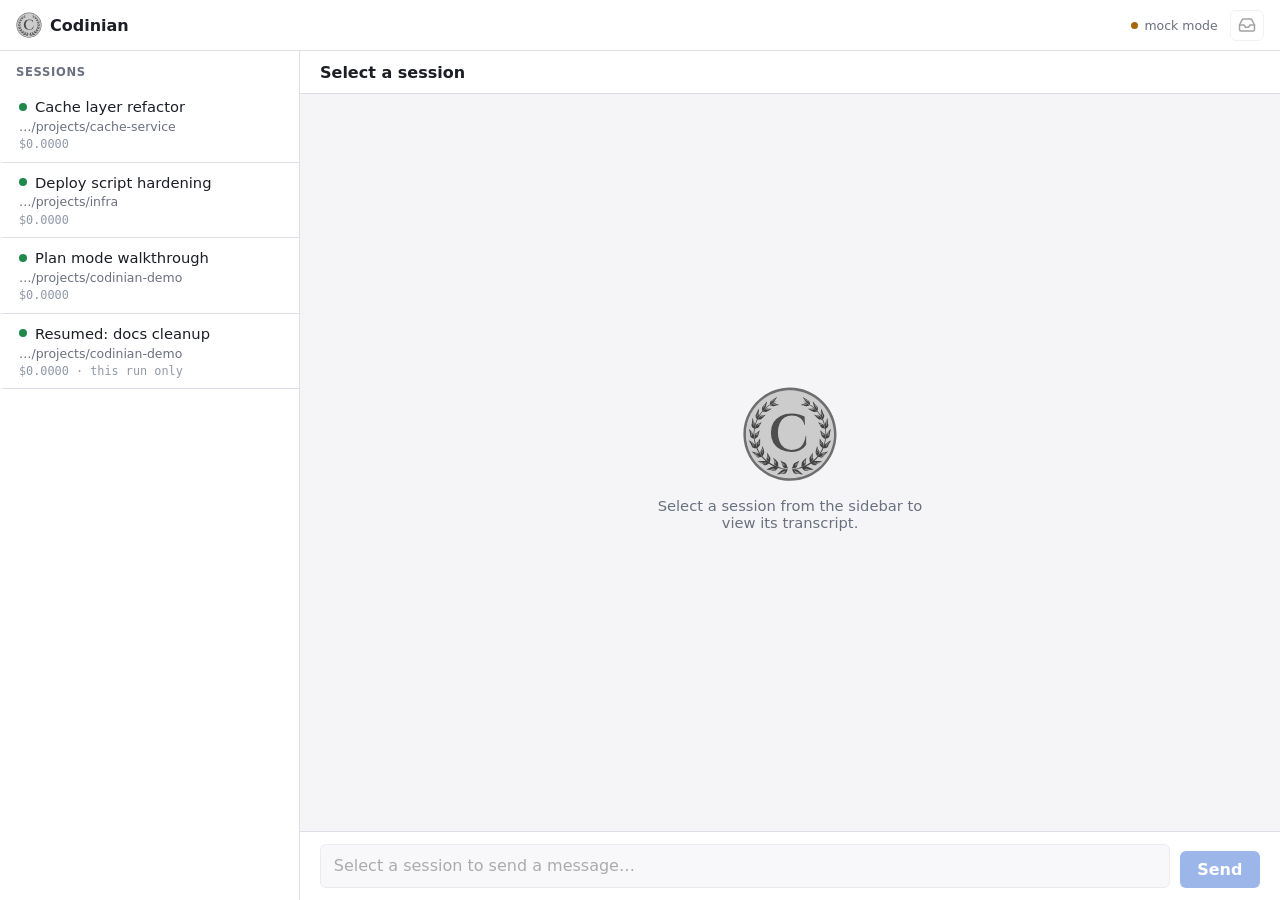
==== remote/static/index.html @ d86a8645 "Codinian 0.1.0 A GTK4/libadwaita desktop app for Linux that runs several Claude Code sessions at onc" ====
<!DOCTYPE html>
<html lang="en">
<head>
<meta charset="UTF-8">
<meta name="viewport" content="width=device-width, initial-scale=1.0">
<title>Codinian</title>
<link rel="icon" href="codinian.svg">
<link rel="stylesheet" href="styles.css">
<script>
  // Stamped before first paint, so the page never flashes the wrong palette.
  // ?theme=dark|light sets data-theme; with no parameter nothing is set and the
  // prefers-color-scheme query decides, which is what "system" means. The
  // desktop passes this on the pane URL; see theme.py (ISSUE-030).
  (function () {
    var t = new URLSearchParams(location.search).get('theme');
    if (t === 'dark' || t === 'light') document.documentElement.dataset.theme = t;
  })();
</script>
</head>
<body>

<div id="app">
  <header id="topbar">
    <button id="sidebar-toggle" type="button" aria-label="Toggle session list" aria-expanded="false">
      <svg width="20" height="20" viewBox="0 0 24 24" fill="none" stroke="currentColor" stroke-width="2" stroke-linecap="round" stroke-linejoin="round"><line x1="3" y1="6" x2="21" y2="6"/><line x1="3" y1="12" x2="21" y2="12"/><line x1="3" y1="18" x2="21" y2="18"/></svg>
    </button>
    <div class="brand">
      <img class="brand-mark" src="codinian.svg" alt="" width="26" height="26">
      <span>Codinian</span>
    </div>
    <div id="conn-status" class="conn-status" role="status">connecting&hellip;</div>
    <button id="inbox-toggle" type="button" class="inbox-toggle" aria-expanded="false" aria-label="Approval inbox, nothing waiting" disabled>
      <svg width="18" height="18" viewBox="0 0 24 24" fill="none" stroke="currentColor" stroke-width="2" stroke-linecap="round" stroke-linejoin="round"><path d="M22 12h-6l-2 3h-4l-2-3H2"/><path d="M5.45 5.11 2 12v6a2 2 0 0 0 2 2h16a2 2 0 0 0 2-2v-6l-3.45-6.89A2 2 0 0 0 16.76 4H7.24a2 2 0 0 0-1.79 1.11z"/></svg>
      <span id="inbox-count" class="inbox-count"></span>
    </button>
  </header>

  <div id="inbox-panel" class="inbox-panel" hidden>
    <div class="inbox-panel-header">
      <span>Approvals waiting</span>
      <button id="inbox-panel-close" type="button" class="inbox-panel-close" aria-label="Close inbox">&times;</button>
    </div>
    <div id="inbox-list" class="inbox-list"></div>
  </div>

  <div id="layout">
    <div id="sidebar-backdrop"></div>
    <aside id="sidebar">
      <div class="sidebar-header">Sessions</div>
      <div id="session-list">
        <div class="empty-note">Loading&hellip;</div>
      </div>
    </aside>

    <main id="main">
      <div id="pane-header">
        <div id="pane-title">Select a session</div>
        <div id="pane-status"></div>
      </div>

      <div id="alerts" class="alerts" role="status" aria-live="polite"></div>

      <div id="transcript">
        <div class="empty-state is-welcome">Select a session from the sidebar to view its transcript.</div>
      </div>

      <button id="approval-jump" class="approval-jump" type="button" hidden>
        Jump to the waiting approval
      </button>

      <button id="agents-running" class="agents-running" type="button" hidden></button>

      <!-- The strip along the bottom: what the session has cost on the left,
           the permission mode on the right. One row, because the numbers never
           filled it and the mode switch has to be somewhere a person can find
           it while the session is running. -->
      <div id="session-footer" class="session-footer" hidden>
        <div id="session-totals" class="session-totals" hidden></div>
        <div id="plan-usage" class="plan-usage" hidden></div>
        <div id="permission-mode-control" class="permission-mode-control" hidden>
          <label for="permission-mode-select">Mode</label>
          <select id="permission-mode-select"></select>
          <span id="permission-mode-error" class="permission-mode-error" hidden></span>
        </div>
      </div>

      <div id="command-palette" class="command-palette" hidden>
        <div class="command-palette-head">
          <span id="command-palette-title">Commands and skills</span>
          <span class="command-palette-hint">type to filter &middot; Esc to close</span>
        </div>
        <div id="command-list" class="command-list"></div>
      </div>

      <form id="composer">
        <!-- A textarea, not an input: a prompt worth writing carefully is
             worth writing in paragraphs. Enter sends, Shift+Enter breaks the
             line, and the box grows with what is in it (see app.js). -->
        <textarea id="composer-input" rows="1" placeholder="Select a session to send a message&hellip;" autocomplete="off" disabled></textarea>
        <button id="composer-stop" class="composer-stop" type="button" hidden>Stop</button>
        <button id="composer-send" type="submit" disabled>Send</button>
      </form>
    </main>
  </div>
</div>

<div id="unauthorized-screen" class="unauthorized-screen" hidden>
  <div class="unauthorized-box">
    <h1>Access token required</h1>
    <p>This link needs a valid access token. The current one is in the desktop app, under the Remote Access button (the toolbar button with a server icon).</p>
  </div>
</div>

<script src="mock.js"></script>
<script src="app.js"></script>
</body>
</html>
---- remote/static/styles.css ----
/* Codinian transcript UI, shared by the WebKitGTK pane and the browser client.

   Theme (ISSUE-030): the light palette is defined on bare :root, so every
   colour has a value before any media query or attribute is consulted. The dark
   palette is then applied twice, and both are needed:

     - under prefers-color-scheme, guarded so an explicit light choice wins;
     - under [data-theme="dark"], which the page sets from the `theme=` URL
       parameter when the user has picked a side rather than following the
       desktop.

   No colour is defined only inside the dark block. Without the guard on the
   media query, choosing light on a dark desktop would leave the page dark. */

*, *::before, *::after { box-sizing: border-box; margin: 0; padding: 0; }

:root {
  /* Tells the engine which way the page is painted, so the controls it draws
     itself -- select menulists, their popups, scrollbars -- match. Without it
     WebKitGTK paints a select with the native light background while honouring
     our colour, which in the dark palette is near-white text on near-white
     (ISSUE-031). */
  color-scheme: light;

  --bg:            #f5f5f7;
  --surface:       #ffffff;
  --surface-2:     #eef0f4;
  --border:        #dcdfe6;
  --text:          #1c1e26;
  --text-muted:    #6b7080;
  --text-faint:    #9298a8;

  --accent:        #3b6fd6;
  --accent-fg:     #ffffff;

  --bubble-assistant: #eef0f4;
  --bubble-user:      #dfeaff;
  --bubble-assistant-fg: #1c1e26;
  --bubble-user-fg:      #123064;

  --green:  #1f8a4c;
  --green-bg: #e4f6ea;
  --amber:  #a6650a;
  --amber-bg: #fdf1dc;
  --red:    #c23b3b;
  --red-bg: #fbe6e6;
  --blue:   #3b6fd6;
  --blue-bg: #e6edfb;
  --grey:   #8a8f9c;
  --grey-bg: #eceef2;

  --code-bg: #f0f1f5;
  --code-fg: #1c1e26;
  --code-border: #dcdfe6;

  --radius: 10px;
  --radius-sm: 6px;
  --font-mono: ui-monospace, SFMono-Regular, "SF Mono", Menlo, Consolas, monospace;
  /* Prose -- assistant messages and thinking -- is set in a serif, the way the
     Claude apps set it. Everything else (labels, tool cards, chrome) stays in
     the UI sans, so the reading matter is the part that looks like reading. */
  --font-serif: Charter, "Bitstream Charter", "Iowan Old Style", "Source Serif 4",
                "Noto Serif", "Liberation Serif", Georgia, serif;
  --focus-ring: #3b6fd6;
  --select-arrow: url("data:image/svg+xml,%3Csvg xmlns='http://www.w3.org/2000/svg' viewBox='0 0 12 12'%3E%3Cpath d='M2 4.5 6 8.5 10 4.5' fill='none' stroke='%236b7080' stroke-width='1.6' stroke-linecap='round' stroke-linejoin='round'/%3E%3C/svg%3E");
}

@media (prefers-color-scheme: dark) {
  :root:not([data-theme="light"]) {
    color-scheme: dark;

    --bg:            #16171d;
    --surface:       #1d1f27;
    --surface-2:     #262933;
    --border:        #343846;
    --text:          #e4e6ee;
    --text-muted:    #9298a8;
    --text-faint:    #6b7080;

    --accent:        #7aa2f7;
    --accent-fg:     #0c1220;

    --bubble-assistant: #262933;
    --bubble-user:      #253a5e;
    --bubble-assistant-fg: #e4e6ee;
    --bubble-user-fg:      #d7e4ff;

    --green:  #7fd99a;
    --green-bg: #16301f;
    --amber:  #f0b85c;
    --amber-bg: #3a2a0e;
    --red:    #f28b8b;
    --red-bg: #3a1c1c;
    --blue:   #7aa2f7;
    --blue-bg: #1c2740;
    --grey:   #9298a8;
    --grey-bg: #262933;

    --code-bg: #12131a;
    --code-fg: #e4e6ee;
    --code-border: #343846;

    --focus-ring: #7aa2f7;
    --select-arrow: url("data:image/svg+xml,%3Csvg xmlns='http://www.w3.org/2000/svg' viewBox='0 0 12 12'%3E%3Cpath d='M2 4.5 6 8.5 10 4.5' fill='none' stroke='%239298a8' stroke-width='1.6' stroke-linecap='round' stroke-linejoin='round'/%3E%3C/svg%3E");
  }
}

/* The same palette, chosen explicitly rather than inherited from the
   desktop. Set by the page from ?theme=dark; see theme.py. */
:root[data-theme="dark"] {
  color-scheme: dark;

  --bg:            #16171d;
  --surface:       #1d1f27;
  --surface-2:     #262933;
  --border:        #343846;
  --text:          #e4e6ee;
  --text-muted:    #9298a8;
  --text-faint:    #6b7080;

  --accent:        #7aa2f7;
  --accent-fg:     #0c1220;

  --bubble-assistant: #262933;
  --bubble-user:      #253a5e;
  --bubble-assistant-fg: #e4e6ee;
  --bubble-user-fg:      #d7e4ff;

  --green:  #7fd99a;
  --green-bg: #16301f;
  --amber:  #f0b85c;
  --amber-bg: #3a2a0e;
  --red:    #f28b8b;
  --red-bg: #3a1c1c;
  --blue:   #7aa2f7;
  --blue-bg: #1c2740;
  --grey:   #9298a8;
  --grey-bg: #262933;

  --code-bg: #12131a;
  --code-fg: #e4e6ee;
  --code-border: #343846;

  --focus-ring: #7aa2f7;
  --select-arrow: url("data:image/svg+xml,%3Csvg xmlns='http://www.w3.org/2000/svg' viewBox='0 0 12 12'%3E%3Cpath d='M2 4.5 6 8.5 10 4.5' fill='none' stroke='%239298a8' stroke-width='1.6' stroke-linecap='round' stroke-linejoin='round'/%3E%3C/svg%3E");
}

html, body { height: 100%; }

body {
  font-family: system-ui, -apple-system, "Segoe UI", sans-serif;
  background: var(--bg);
  color: var(--text);
  overflow-x: hidden;
}

button, input, textarea { font: inherit; color: inherit; }

/* Every <select> on either page (ISSUE-031).

   WebKitGTK paints a select as a native menulist and ignores the background we
   give it, while still honouring the colour. On the dark palette that is
   near-white text on the native light widget, which is unreadable until the
   dropdown is opened. `color-scheme` above does not change it, so take the
   painting over entirely. That also removes the native arrow, hence
   --select-arrow, which is a palette entry because a data: URI cannot refer to
   currentColor.

   Rules that style a specific select must use `background-color`, not the
   `background` shorthand, or they reset the arrow to none. */
select {
  appearance: none;
  -webkit-appearance: none;
  background-color: var(--surface-2);
  background-image: var(--select-arrow);
  background-repeat: no-repeat;
  background-position: right .5rem center;
  background-size: .7rem;
  border: 1px solid var(--border);
  border-radius: var(--radius-sm);
  color: var(--text);
  padding: .3rem 1.7rem .3rem .5rem;
}
/* The popup list is still drawn by the engine; say what it should look like
   rather than inheriting the page's colour onto a native background. */
select option {
  background-color: var(--surface);
  color: var(--text);
}
button { cursor: pointer; }
:focus-visible { outline: 2px solid var(--focus-ring); outline-offset: 1px; }

#app {
  height: 100dvh;
  display: flex;
  flex-direction: column;
  min-width: 0;
}
#app[hidden] { display: none; }

/* ---------- unauthorized screen ---------- */

.unauthorized-screen {
  position: fixed;
  inset: 0;
  z-index: 50;
  display: flex;
  align-items: center;
  justify-content: center;
  background: var(--bg);
  padding: 2rem;
}
.unauthorized-screen[hidden] { display: none; }

.unauthorized-box {
  max-width: 420px;
  text-align: center;
  background: var(--surface);
  border: 1px solid var(--border);
  border-radius: var(--radius);
  padding: 1.75rem 1.5rem;
}
.unauthorized-box h1 {
  font-size: 1.05rem;
  font-weight: 600;
  margin-bottom: .6rem;
}
.unauthorized-box p {
  font-size: .88rem;
  color: var(--text-muted);
  line-height: 1.5;
}

/* ---------- topbar ---------- */

#topbar {
  flex-shrink: 0;
  background: var(--surface);
  border-bottom: 1px solid var(--border);
  padding: .6rem 1rem;
  display: flex;
  align-items: center;
  gap: .75rem;
}
.brand { display: flex; align-items: center; gap: .5rem; font-weight: 600; }
/* The app's mark (ISSUE-021). Larger than the line icon it replaced: this is a
   drawing of a wreath, and below about 24px the leaves collapse into a blur. */
.brand-mark { width: 26px; height: 26px; display: block; flex: none; }
#sidebar-toggle {
  display: none;
  background: none;
  border: 1px solid var(--border);
  border-radius: var(--radius-sm);
  color: var(--text);
  padding: .35rem;
  align-items: center;
  justify-content: center;
}
.conn-status {
  margin-left: auto;
  font-size: .78rem;
  color: var(--text-muted);
  display: flex;
  align-items: center;
  gap: .4rem;
}
.conn-status::before {
  content: "";
  width: 7px;
  height: 7px;
  border-radius: 50%;
  background: var(--grey);
}
.conn-status.is-open::before { background: var(--green); }
.conn-status.is-error::before { background: var(--red); }
.conn-status.is-mock::before { background: var(--amber); }

/* ---------- approval inbox (ISSUE-010) ---------- */

.inbox-toggle {
  position: relative;
  display: inline-flex;
  align-items: center;
  justify-content: center;
  background: none;
  border: 1px solid var(--border);
  border-radius: var(--radius-sm);
  color: var(--text);
  padding: .35rem .45rem;
}
.inbox-toggle:disabled { opacity: .4; cursor: default; }
.inbox-toggle.has-items { border-color: var(--amber); color: var(--amber); }
.inbox-count {
  position: absolute;
  top: -.4rem;
  right: -.4rem;
  min-width: 1.1rem;
  height: 1.1rem;
  padding: 0 .25rem;
  border-radius: 999px;
  background: var(--amber);
  color: #1c1e26;
  font-size: .68rem;
  font-weight: 700;
  line-height: 1.1rem;
  text-align: center;
}
.inbox-count:empty { display: none; }

.inbox-panel {
  position: fixed;
  top: 3.1rem;
  right: 1rem;
  z-index: 30;
  width: min(26rem, calc(100vw - 2rem));
  max-height: min(28rem, calc(100vh - 5rem));
  display: flex;
  flex-direction: column;
  background: var(--surface);
  border: 1px solid var(--border);
  border-radius: var(--radius);
  box-shadow: 0 8px 24px rgba(0, 0, 0, .2);
  overflow: hidden;
}
.inbox-panel[hidden] { display: none; }
.inbox-panel-header {
  flex-shrink: 0;
  display: flex;
  align-items: center;
  justify-content: space-between;
  padding: .6rem .8rem;
  border-bottom: 1px solid var(--border);
  font-weight: 600;
  font-size: .86rem;
}
.inbox-panel-close {
  background: none;
  border: none;
  color: var(--text-muted);
  font-size: 1.1rem;
  line-height: 1;
  padding: .15rem .4rem;
}
.inbox-panel-close:hover { color: var(--text); }

.inbox-list {
  overflow-y: auto;
  min-height: 0;
  padding: .5rem;
  display: flex;
  flex-direction: column;
  gap: .5rem;
}

.inbox-row {
  border: 1px solid var(--amber);
  background: var(--amber-bg);
  border-radius: var(--radius-sm);
  padding: .55rem .65rem;
}
.inbox-row-head {
  display: flex;
  align-items: baseline;
  gap: .5rem;
  flex-wrap: wrap;
  margin-bottom: .4rem;
}
.inbox-row-session {
  background: none;
  border: none;
  padding: 0;
  font-weight: 600;
  font-size: .84rem;
  color: var(--amber);
  text-decoration: underline;
  text-underline-offset: 2px;
}
.inbox-row-tool {
  font-family: var(--font-mono);
  font-size: .78rem;
  color: var(--text-muted);
}
.inbox-row-body { margin-bottom: .5rem; }
.inbox-row-body .code-block { background: var(--surface); max-height: 12rem; }
.inbox-row .approval-actions { margin-top: 0; }

/* ---------- layout ---------- */

#layout {
  flex: 1;
  min-height: 0;
  display: flex;
  overflow: hidden;
}

#sidebar-backdrop { display: none; }

#sidebar {
  width: 300px;
  flex-shrink: 0;
  background: var(--surface);
  border-right: 1px solid var(--border);
  overflow-y: auto;
  min-height: 0;
}
.sidebar-header {
  padding: .85rem 1rem .5rem;
  font-size: .72rem;
  text-transform: uppercase;
  letter-spacing: .06em;
  color: var(--text-muted);
  font-weight: 600;
}
.empty-note { padding: 1.25rem 1rem; color: var(--text-muted); font-size: .88rem; }

.session-row {
  padding: .65rem 1rem;
  cursor: pointer;
  border-left: 3px solid transparent;
  border-bottom: 1px solid var(--border);
}
.session-row:hover { background: var(--surface-2); }
.session-row.active { background: var(--surface-2); border-left-color: var(--accent); }
.session-row-top { display: flex; align-items: center; gap: .5rem; min-width: 0; }
.session-name {
  font-weight: 500;
  font-size: .92rem;
  overflow: hidden;
  text-overflow: ellipsis;
  white-space: nowrap;
  min-width: 0;
}
/* Kept out of the way until the row is under the pointer or the keyboard is
   on it: the sidebar is a list to read, and a pencil on every line reads as an
   editor. It still holds its space, so the name does not shift when it
   appears. */
.session-rename {
  margin-left: auto;
  flex-shrink: 0;
  background: none;
  border: none;
  color: var(--text-muted);
  font-size: .85rem;
  line-height: 1;
  padding: .15rem .25rem;
  border-radius: var(--radius-sm);
  opacity: 0;
}
.session-row:hover .session-rename,
.session-rename:focus-visible { opacity: 1; }
.session-rename:hover { color: var(--text); background: var(--surface); }
/* There is no hover on a phone, and a control that only appears on hover is a
   control a phone does not have. Shown, but quietly. */
@media (hover: none) {
  .session-rename { opacity: .65; }
}
/* Same treatment as rename: present but quiet, and only while the row is
   under the pointer. The times sign is a shade larger than the pencil so the
   two read as different actions rather than one pair. */
.session-close {
  flex-shrink: 0;
  background: none;
  border: none;
  color: var(--text-muted);
  font-size: 1.05rem;
  line-height: 1;
  padding: .05rem .3rem;
  border-radius: var(--radius-sm);
  opacity: 0;
}
.session-row:hover .session-close,
.session-close:focus-visible { opacity: 1; }
.session-close:hover { color: var(--red); background: var(--red-bg); }
@media (hover: none) {
  .session-close { opacity: .65; }
}

/* The question asked in the row itself, once the close button is pressed on a
   session that is still connected. Boxed and set off by the red rule so it
   does not read as more of the session's own detail. */
.session-close-confirm {
  margin-top: .45rem;
  padding: .45rem .55rem;
  border-left: 2px solid var(--red);
  background: var(--surface);
  border-radius: var(--radius-sm);
  cursor: default;
}
.session-close-warning {
  font-size: .76rem;
  line-height: 1.35;
  color: var(--text);
}
.session-close-actions {
  display: flex;
  gap: .4rem;
  margin-top: .4rem;
}
.btn-close-confirm, .btn-close-cancel {
  font-size: .74rem;
  font-weight: 600;
  padding: .25rem .55rem;
  border-radius: var(--radius-sm);
  border: 1px solid var(--border);
  background: var(--surface-2);
  color: var(--text);
}
.btn-close-confirm {
  border-color: var(--red);
  background: var(--red-bg);
  color: var(--red);
}
.session-rename-input {
  flex: 1;
  min-width: 0;
  font: inherit;
  font-size: .92rem;
  background: var(--bg);
  border: 1px solid var(--accent);
  border-radius: var(--radius-sm);
  color: var(--text);
  padding: .1rem .35rem;
}
.session-where {
  font-size: .78rem;
  color: var(--text-muted);
  margin-top: .2rem;
  overflow: hidden;
  text-overflow: ellipsis;
  white-space: nowrap;
}
.session-totals-compact {
  font-size: .74rem;
  color: var(--text-faint);
  margin-top: .2rem;
  font-family: var(--font-mono);
}

.dot { width: 8px; height: 8px; border-radius: 50%; flex-shrink: 0; }
.dot-initializing      { background: var(--grey); }
.dot-working           { background: var(--green); animation: pulse 1.6s ease-in-out infinite; }
.dot-awaiting_approval { background: var(--amber); animation: pulse 1.2s ease-in-out infinite; }
.dot-awaiting_input    { background: var(--blue); }
.dot-done              { background: var(--grey); }
.dot-error             { background: var(--red); }

@keyframes pulse {
  0%, 100% { opacity: 1; }
  50%      { opacity: .35; }
}

/* ---------- main pane ---------- */

#main {
  flex: 1;
  min-width: 0;
  min-height: 0;
  display: flex;
  flex-direction: column;
}

#pane-header {
  flex-shrink: 0;
  padding: .7rem 1.25rem;
  border-bottom: 1px solid var(--border);
  background: var(--surface);
  display: flex;
  align-items: baseline;
  gap: .75rem;
  flex-wrap: wrap;
}
#pane-title { font-weight: 600; font-size: 1rem; }
#pane-status { font-size: .8rem; color: var(--text-muted); display: flex; align-items: center; gap: .4rem; }

/* ---------- permission mode control (ISSUE-012) ---------- */

.permission-mode-control {
  margin-left: auto;
  flex-shrink: 0;
  display: flex;
  align-items: center;
  gap: .4rem;
  font-size: .8rem;
  color: var(--text-muted);
}
.permission-mode-control[hidden] { display: none; }
.permission-mode-control label { font-size: .78rem; }
#permission-mode-select {
  font-size: .82rem;
}
.permission-mode-error {
  color: var(--red);
  font-size: .76rem;
}
.permission-mode-error[hidden] { display: none; }

/* ---------- session cost / token totals footer (ISSUE-011) ---------- */

/* Cost on the left, permission mode on the right, one border for both. */
.session-footer {
  flex-shrink: 0;
  display: flex;
  align-items: center;
  gap: 1.5rem;
  padding: .5rem 1.25rem;
  border-top: 1px solid var(--border);
  background: var(--surface);
}
.session-footer[hidden] { display: none; }
.session-totals { min-width: 0; }
.session-totals[hidden] { display: none; }

/* Plan limits, beside the token counts. Percentages when the user has run
   /usage, and the window in force from the CLI's own push event otherwise. */
.plan-usage { min-width: 0; }
.plan-usage[hidden] { display: none; }
.plan-usage-row { display: flex; flex-wrap: wrap; gap: 1.1rem; }
.plan-window { display: flex; flex-direction: column; gap: .1rem; }
.plan-window-label {
  font-size: .66rem;
  text-transform: uppercase;
  letter-spacing: .05em;
  color: var(--text-faint);
}
.plan-window-value { font-family: var(--font-mono); font-size: .82rem; }
/* When the reading was taken. Quieter than the numbers -- it qualifies them
   rather than competing with them -- but on the row, not in a tooltip, because
   a stale figure that looks current is the thing worth avoiding. */
.plan-window.is-age { border-left: 1px solid var(--border); padding-left: 1.1rem; }
.plan-window-age { font-size: .78rem; color: var(--text-muted); }
.plan-window-reset { font-size: .7rem; color: var(--text-faint); }
/* A warning or a rejection is the thing to act on, so it stops looking like
   one more statistic. */
.plan-usage.is-warning .plan-window.is-limit .plan-window-value { color: var(--amber); font-weight: 600; }
/* A closed window is not a warning about the future; it is the current state,
   and nothing runs until it resets. */
.plan-usage.is-rejected .plan-window.is-limit .plan-window-value { color: var(--red); font-weight: 600; }
.plan-usage.is-rejected .plan-window.is-limit .plan-window-label { color: var(--red); }
.session-totals-row {
  display: flex;
  flex-wrap: wrap;
  gap: 1.1rem;
}
.total-stat { display: flex; flex-direction: column; gap: .1rem; }
.total-stat-label {
  font-size: .66rem;
  text-transform: uppercase;
  letter-spacing: .05em;
  color: var(--text-faint);
}
.total-stat-value {
  font-size: .84rem;
  font-family: var(--font-mono);
  color: var(--text);
}
/* The resumed-totals caveat, now a column in the row rather than a sentence
   under it. Amber because it qualifies every other number beside it. */
.total-stat.is-caveat .total-stat-value { color: var(--amber); }

#transcript {
  flex: 1;
  min-height: 0;
  overflow-y: auto;
  overflow-x: hidden;
  padding: 1rem 1.25rem 1.5rem;
  display: flex;
  flex-direction: column;
  gap: .7rem;
  position: relative;
}

/* Entries keep their height instead of being squeezed to fit (ISSUE-025).
   As a flex column, #transcript hands every child the default flex-shrink: 1,
   and a child that sets `overflow: hidden` -- the tool card, the approval
   card, the thinking block -- loses the automatic minimum size that would
   otherwise stop it shrinking past its content. So the transcript crushed its
   own entries rather than scrolling: measured on the real page, a 150px tool
   card rendered at 2px, and no scrollbar appeared until everything shrinkable
   had already collapsed to a hairline, approval buttons included. */
#transcript > * { flex-shrink: 0; }

.empty-state {
  margin: auto;
  color: var(--text-muted);
  font-size: .92rem;
  text-align: center;
  max-width: 32ch;
}

/* The greeting an empty pane opens on, matching the desktop's welcome screen
   (ISSUE-021). Only this variant carries the mark; the plain .empty-state is
   also what Loading and read failures use. */
.empty-state.is-welcome::before {
  content: "";
  display: block;
  width: 96px;
  height: 96px;
  margin: 0 auto .9rem;
  background: url("codinian.svg") center / contain no-repeat;
}

/* ---------- bubbles ---------- */

.bubble-group { display: flex; flex-direction: column; gap: .3rem; max-width: 78%; min-width: 0; }
/* The group's width is the ceiling for what it holds. Without this, a block
   inside it is free to size to its own min-content and ignore the group:
   measured at a 390px viewport, one 150-character token in a closing summary
   rendered the bubble 606px wide, and #transcript clips instead of scrolling,
   so the right-hand half of every line was unreachable on a phone. */
.bubble-group > * { max-width: 100%; }
.bubble-group.role-user { align-self: flex-end; align-items: flex-end; }
.bubble-group.role-assistant { align-self: flex-start; align-items: flex-start; }

.bubble-role-label {
  font-size: .68rem;
  text-transform: uppercase;
  letter-spacing: .05em;
  color: var(--text-faint);
  padding: 0 .2rem;
}

.text-block {
  border-radius: var(--radius);
  padding: .55rem .8rem;
  line-height: 1.5;
  white-space: pre-wrap;
  /* `anywhere` rather than `word-break: break-word`: both wrap a long path or
     URL onto the next line, but only `anywhere` is counted when the engine
     measures min-content, and min-content is what the bubble sizes itself to
     when the pane is narrower than the longest token in the message. */
  overflow-wrap: anywhere;
  font-size: .92rem;
}
.role-assistant .text-block { background: var(--bubble-assistant); color: var(--bubble-assistant-fg); }
.role-user .text-block { background: var(--bubble-user); color: var(--bubble-user-fg); }

/* A rendered message: the markdown body brings its own paragraph and list
   spacing, so the bubble stops preserving whitespace and hands over. The
   measure is capped because the pane is not: maximised on a wide screen the
   bubble was running past 200 characters a line, which is where prose stops
   being readable however well it is set. */
.text-block.is-prose {
  white-space: normal;
  padding: .7rem .95rem;
  /* min(), not a bare 72ch: on a phone 72ch is wider than the screen, and this
     selector outranks the `.bubble-group > *` clamp above, so a bare value
     would win and put the measure back outside the viewport. */
  max-width: min(72ch, 100%);
}

/* Thinking reads as reasoning, not as a footnote: a rule down the left rather
   than a dashed box, and the same serif as a message a shade lighter. It is
   collapsed by default (see the `thinking` case in app.js) and the summary
   line is how you open it. */
.thinking-block {
  border-left: 2px solid var(--border);
  background: transparent;
  color: var(--text-muted);
  width: 100%;
  margin: .15rem 0;
}
.thinking-summary {
  display: flex;
  align-items: center;
  gap: .4rem;
  padding: .15rem .7rem .15rem .8rem;
  cursor: pointer;
  user-select: none;
  list-style: none;
  font-size: .68rem;
  text-transform: uppercase;
  letter-spacing: .06em;
  color: var(--text-faint);
}
.thinking-summary:hover { color: var(--text-muted); }
.thinking-summary::-webkit-details-marker { display: none; }
.thinking-summary::before {
  content: "\25B8";
  display: inline-block;
  transition: transform .12s ease;
  font-size: .7rem;
}
.thinking-block[open] .thinking-summary::before { transform: rotate(90deg); }
.thinking-body {
  padding: .1rem .8rem .5rem;
  word-break: break-word;
  max-width: 74ch;
}

/* ---------- injected context (ISSUE-026) ----------
   Skill bodies and hook output arrive as user turns and used to render as a
   full bubble, which put a 5,000-character skill document in the middle of the
   conversation. Folded, and labelled with its first line. */

.context-block {
  align-self: stretch;
  width: 100%;
  border: 1px dashed var(--border);
  border-radius: var(--radius);
  background: var(--surface);
  font-size: .82rem;
  overflow: hidden;
}
.context-summary {
  display: flex;
  align-items: baseline;
  gap: .5rem;
  padding: .4rem .7rem;
  cursor: pointer;
  user-select: none;
  list-style: none;
  min-width: 0;
}
.context-summary::-webkit-details-marker { display: none; }
.context-summary::before {
  content: "\25B8";
  font-size: .75rem;
  color: var(--text-faint);
  transition: transform .12s ease;
  flex-shrink: 0;
}
.context-block[open] .context-summary::before { transform: rotate(90deg); }
.context-label {
  font-size: .68rem;
  text-transform: uppercase;
  letter-spacing: .05em;
  color: var(--text-faint);
  flex-shrink: 0;
}
.context-hint {
  min-width: 0;
  color: var(--text-muted);
  white-space: nowrap;
  overflow: hidden;
  text-overflow: ellipsis;
}
.context-body {
  padding: 0 .8rem .7rem;
  white-space: pre-wrap;
  word-break: break-word;
  color: var(--text-muted);
  font-size: .8rem;
  line-height: 1.5;
  max-height: 24rem;
  overflow-y: auto;
}

/* ---------- tool card ---------- */

.tool-card {
  width: 100%;
  border: 1px solid var(--border);
  border-radius: var(--radius);
  background: var(--surface);
  overflow: hidden;
  align-self: stretch;
}
.tool-card.is-error { border-color: var(--red); }
/* Bash and BashOutput render as a `details`: the head is the summary, so a
   closed card is one line. The caret sits where the tool name starts. */
.tool-card.is-folding > .tool-card-head { cursor: pointer; list-style: none; }
.tool-card.is-folding > .tool-card-head::-webkit-details-marker { display: none; }
.tool-card.is-folding > .tool-card-head::before {
  content: "\25B8";
  display: inline-block;
  flex-shrink: 0;
  font-size: .7rem;
  color: var(--text-faint);
  transition: transform .12s ease;
}
.tool-card.is-folding[open] > .tool-card-head::before { transform: rotate(90deg); }
.tool-card.is-folding:not([open]) > .tool-card-head { background: none; }
.tool-card.is-folding:not([open]):hover > .tool-card-head { background: var(--surface-2); }
.tool-card-head {
  display: flex;
  align-items: center;
  gap: .5rem;
  padding: .5rem .8rem;
  background: var(--surface-2);
  font-size: .84rem;
}
.tool-card-name { font-weight: 600; font-family: var(--font-mono); flex-shrink: 0; }
/* What the call is doing, next to the tool's name (ISSUE-026). One line: the
   full text is in the card body, and a wrapping heading would push the state
   badge around as output arrives. */
.tool-card-summary {
  flex: 1;
  min-width: 0;
  font-family: var(--font-mono);
  font-size: .8rem;
  color: var(--text-muted);
  white-space: nowrap;
  overflow: hidden;
  text-overflow: ellipsis;
}
.tool-card-state {
  margin-left: auto;
  flex-shrink: 0;
  font-size: .72rem;
  padding: .1rem .5rem;
  border-radius: 999px;
  background: var(--grey-bg);
  color: var(--grey);
}
.tool-card-state.state-ok { background: var(--green-bg); color: var(--green); }
.tool-card-state.state-error { background: var(--red-bg); color: var(--red); }
.tool-card-state.state-pending { background: var(--amber-bg); color: var(--amber); }

.tool-card-section { padding: .6rem .8rem; border-top: 1px solid var(--border); }
/* First line of a folded result, so the toggle is a decision rather than a
   guess about what is behind it. */
.tool-result-preview {
  font-family: var(--font-mono);
  font-size: .78rem;
  color: var(--text-muted);
  white-space: nowrap;
  overflow: hidden;
  text-overflow: ellipsis;
  margin-bottom: .4rem;
}
.tool-card-section-label {
  font-size: .68rem;
  text-transform: uppercase;
  letter-spacing: .05em;
  color: var(--text-faint);
  margin-bottom: .35rem;
}
.code-block {
  background: var(--code-bg);
  color: var(--code-fg);
  border: 1px solid var(--code-border);
  border-radius: var(--radius-sm);
  padding: .55rem .7rem;
  font-family: var(--font-mono);
  font-size: .8rem;
  line-height: 1.45;
  overflow-x: auto;
  white-space: pre;
  max-width: 100%;
}

/* A picture a tool returned. Capped so one screenshot does not fill the pane;
   the class the click toggles takes the cap off. */
.tool-result-image {
  display: block;
  max-width: 100%;
  max-height: 22rem;
  width: auto;
  border: 1px solid var(--border);
  border-radius: var(--radius-sm);
  background: var(--code-bg);
  margin-bottom: .4rem;
  cursor: zoom-in;
}
.tool-result-image.is-full { max-height: none; cursor: zoom-out; }

.tool-result-toggle {
  background: none;
  border: 1px solid var(--border);
  border-radius: var(--radius-sm);
  color: var(--text-muted);
  font-size: .78rem;
  padding: .25rem .6rem;
  margin-bottom: .4rem;
}
.tool-result-toggle:hover { background: var(--surface-2); }

/* ---------- plan (ExitPlanMode) ---------- */

.md-body { font-size: .88rem; line-height: 1.55; overflow-wrap: anywhere; }
.md-body > * + * { margin-top: .6rem; }
/* A message and a thinking block are prose; a plan is a document inside a tool
   card and keeps the card's sans. */
.md-body.is-message {
  font-family: var(--font-serif);
  font-size: 1rem;
  line-height: 1.62;
}
.md-body.is-thinking {
  font-family: var(--font-serif);
  font-size: .95rem;
  line-height: 1.6;
}
.md-body.is-message > * + *, .md-body.is-thinking > * + * { margin-top: .7rem; }
.md-link { color: var(--accent); text-decoration: underline; }
.md-heading { font-weight: 600; line-height: 1.3; }
.md-heading:is(h1, h2) { font-size: 1.05rem; }
.md-heading:is(h3, h4) { font-size: .98rem; }
.md-heading:is(h5, h6) { font-size: .9rem; color: var(--text-muted); }
.md-paragraph { white-space: pre-wrap; }
.md-list { padding-left: 1.4rem; display: flex; flex-direction: column; gap: .25rem; }
.md-inline-code {
  font-family: var(--font-mono);
  font-size: .85em;
  background: var(--code-bg);
  border: 1px solid var(--code-border);
  border-radius: 4px;
  padding: .05rem .3rem;
}
.md-code-block { margin: 0; }
.approval-card .md-inline-code { background: var(--surface); }

/* ---------- diff (Edit / MultiEdit / Write) ---------- */

.diff-file-heading {
  font-family: var(--font-mono);
  font-size: .82rem;
  font-weight: 600;
  margin-bottom: .4rem;
  word-break: break-all;
}
.diff-hunk + .diff-hunk { margin-top: .7rem; }
.diff-hunk-label { font-size: .72rem; color: var(--text-muted); margin-bottom: .25rem; }
.diff-lines {
  border: 1px solid var(--code-border);
  border-radius: var(--radius-sm);
  overflow-x: auto;
  max-width: 100%;
  font-family: var(--font-mono);
  font-size: .8rem;
  line-height: 1.5;
}
.diff-line { white-space: pre; padding-right: .6rem; }
.diff-line::before {
  content: attr(data-marker) " ";
  display: inline-block;
  width: 1.3rem;
  text-align: center;
  user-select: none;
  opacity: .7;
}
.diff-line-context { background: var(--code-bg); color: var(--code-fg); }
.diff-line-add { background: var(--green-bg); color: var(--green); }
.diff-line-remove { background: var(--red-bg); color: var(--red); }
.approval-card .diff-lines { background: var(--surface); }
.approval-card .diff-line-context { background: var(--surface); }
.diff-note { font-size: .78rem; color: var(--text-muted); margin-top: .4rem; }

.write-label {
  font-size: .72rem;
  text-transform: uppercase;
  letter-spacing: .05em;
  color: var(--text-faint);
  margin-bottom: .3rem;
}

/* ---------- subagent transcript (ISSUE-017) ----------
   A subagent's work, nested inside the Agent card that spawned it. Collapsed
   by default: a subagent routinely out-produces the parent it runs under, so
   expanding every one would bury the conversation it belongs to. */

.tool-card.is-agent { border-color: var(--blue); }

.subagent {
  border-top: 1px solid var(--border);
  background: var(--bg);
}
.subagent-toggle {
  display: flex;
  align-items: baseline;
  gap: .5rem;
  width: 100%;
  background: none;
  border: none;
  color: var(--text-muted);
  padding: .45rem .8rem;
  font-size: .8rem;
  text-align: left;
}
.subagent-toggle::before {
  content: "\25B8";
  font-size: .75rem;
  color: var(--text-faint);
  transition: transform .12s ease;
}
.subagent-toggle[aria-expanded="true"]::before { transform: rotate(90deg); }
.subagent-toggle:hover { color: var(--text); }
.subagent-label {
  font-size: .68rem;
  text-transform: uppercase;
  letter-spacing: .05em;
  color: var(--blue);
  font-weight: 600;
}
.subagent-count { color: var(--text-faint); }

.subagent-body {
  display: flex;
  flex-direction: column;
  gap: .5rem;
  padding: .2rem .8rem .8rem;
  /* Same flex-shrink guard the transcript needs, and for the same reason: a
     child that hides its overflow would otherwise be squeezed to a hairline
     rather than making this column taller (ISSUE-025). */
  max-height: 32rem;
  overflow-y: auto;
}
.subagent-body > * { flex-shrink: 0; }
.subagent-body[hidden] { display: none; }
.subagent-load {
  align-self: flex-start;
  background: var(--surface);
  border: 1px solid var(--border);
  border-radius: var(--radius-sm);
  color: var(--text);
  padding: .3rem .7rem;
  font-size: .8rem;
}
.subagent-load:hover { border-color: var(--blue); color: var(--blue); }
.subagent-load:disabled { opacity: .6; cursor: default; }
.subagent-note { font-size: .8rem; color: var(--text-muted); padding: .2rem 0; }
/* One level of nesting is the limit the SDK allows, so a subagent's own cards
   never nest further; keep them visually subordinate all the same. */
.subagent-body .tool-card { background: var(--surface-2); }
.subagent-body .bubble-group { max-width: 100%; }

/* ---------- approval card ---------- */

.approval-card {
  width: 100%;
  border: 1px solid var(--amber);
  border-radius: var(--radius);
  background: var(--amber-bg);
  overflow: hidden;
  align-self: stretch;
}
.approval-card-head {
  padding: .6rem .8rem .3rem;
  font-weight: 600;
  font-size: .88rem;
  color: var(--amber);
  display: flex;
  align-items: center;
  gap: .5rem;
}
.approval-card-body { padding: 0 .8rem .8rem; }
.approval-card-desc { font-size: .85rem; margin-bottom: .5rem; }
.approval-card .code-block { background: var(--surface); }
.approval-actions { display: flex; flex-wrap: wrap; gap: .5rem; margin-top: .6rem; }
.approval-actions button {
  border: 1px solid var(--border);
  border-radius: var(--radius-sm);
  padding: .4rem .9rem;
  font-size: .84rem;
  font-weight: 600;
  background: var(--surface);
  color: var(--text);
}
.btn-approve { background: var(--green) !important; color: #ffffff !important; border-color: transparent !important; }
.btn-deny { background: var(--red) !important; color: #ffffff !important; border-color: transparent !important; }
.btn-edit { background: var(--surface); }
.approval-actions button:hover { filter: brightness(1.05); }
.approval-actions button:disabled { opacity: .5; cursor: default; }

.approval-reason {
  margin-top: .5rem;
  width: 100%;
  background: var(--surface);
  border: 1px solid var(--border);
  border-radius: var(--radius-sm);
  padding: .4rem .6rem;
  font-size: .82rem;
}

.approval-edit-box { margin-top: .6rem; }
.approval-edit-box textarea {
  width: 100%;
  min-height: 7rem;
  background: var(--code-bg);
  color: var(--code-fg);
  border: 1px solid var(--code-border);
  border-radius: var(--radius-sm);
  padding: .5rem .6rem;
  font-family: var(--font-mono);
  font-size: .8rem;
  resize: vertical;
}
.approval-edit-error { color: var(--red); font-size: .78rem; margin-top: .3rem; }

.approval-resolved-line {
  width: 100%;
  align-self: stretch;
  border: 1px solid var(--border);
  border-radius: var(--radius);
  padding: .5rem .8rem;
  font-size: .82rem;
  color: var(--text-muted);
  display: flex;
  align-items: center;
  gap: .5rem;
  background: var(--surface);
}
.approval-resolved-line .decision-allow { color: var(--green); font-weight: 600; }
.approval-resolved-line .decision-deny { color: var(--red); font-weight: 600; }

/* ---------- usage footer / rate limit / system line ---------- */

.usage-line {
  align-self: center;
  font-size: .74rem;
  color: var(--text-faint);
  padding: .2rem .7rem;
  display: flex;
  gap: .9rem;
  flex-wrap: wrap;
  justify-content: center;
}
.usage-line.is-error { color: var(--red); }

.rate-limit-banner {
  align-self: stretch;
  width: 100%;
  border: 1px solid var(--amber);
  background: var(--amber-bg);
  color: var(--amber);
  border-radius: var(--radius-sm);
  padding: .4rem .7rem;
  font-size: .8rem;
}

/* Errors that have no card to attach to: a session that failed to start, a
   request the server could not handle. Before this they went to console.warn,
   so a session that never started showed an error dot and nothing else. */
.alerts { display: flex; flex-direction: column; gap: .4rem; padding: 0 1rem; }
.alerts:empty { display: none; }

.alert {
  display: flex;
  align-items: flex-start;
  gap: .6rem;
  border: 1px solid var(--red);
  background: var(--red-bg, transparent);
  color: var(--red);
  border-radius: var(--radius-sm);
  padding: .5rem .7rem;
  font-size: .82rem;
}
.alert-text { flex: 1; }
.alert-detail { display: block; margin-top: .25rem; opacity: .85; font-family: var(--font-mono); font-size: .76rem; word-break: break-word; }
.alert-dismiss {
  flex: none;
  background: none;
  border: none;
  color: inherit;
  cursor: pointer;
  font-size: 1rem;
  line-height: 1;
  padding: 0 .2rem;
  opacity: .7;
}
.alert-dismiss:hover { opacity: 1; }

.system-line {
  align-self: center;
  font-size: .76rem;
  color: var(--text-faint);
  text-align: center;
}
.system-line.is-error { color: var(--red); }

.unknown-event {
  align-self: stretch;
  border: 1px dashed var(--border);
  border-radius: var(--radius-sm);
  padding: .4rem .7rem;
  font-size: .78rem;
  color: var(--text-faint);
  font-family: var(--font-mono);
}

/* ---------- jump to a waiting approval (ISSUE-025) ---------- */

.approval-jump {
  flex-shrink: 0;
  border: none;
  border-top: 1px solid var(--amber);
  background: var(--amber-bg);
  color: var(--amber);
  font-size: .82rem;
  font-weight: 600;
  padding: .5rem 1.25rem;
  text-align: center;
}
.approval-jump[hidden] { display: none; }

/* Several subagents at once. Each has its own Agent card carrying its own
   running/done badge, but with three in flight they are scattered through the
   transcript with no way to see the total. Quieter than the approval jump
   above it: nothing here is waiting on a decision. */
.agents-running {
  flex-shrink: 0;
  border: none;
  border-top: 1px solid var(--border);
  background: var(--surface-2);
  color: var(--text-muted);
  font-size: .78rem;
  padding: .4rem 1.25rem;
  text-align: center;
  cursor: pointer;
}
.agents-running[hidden] { display: none; }
.agents-running:hover { color: var(--text); }
.approval-jump:hover { filter: brightness(1.05); }

/* ---------- composer ---------- */

#composer {
  flex-shrink: 0;
  display: flex;
  /* The buttons sit at the bottom of the row rather than stretching, because
     the box beside them grows upward as the message does. */
  align-items: flex-end;
  gap: .6rem;
  padding: .75rem 1.25rem;
  border-top: 1px solid var(--border);
  background: var(--surface);
}
#composer-input {
  flex: 1;
  min-width: 0;
  background: var(--bg);
  border: 1px solid var(--border);
  border-radius: var(--radius-sm);
  padding: .55rem .8rem;
  color: var(--text);
  /* A textarea inherits none of these. Without the font it comes out in the
     browser's monospace default, and without the line-height the height app.js
     measures is not the height a line of the transcript would take. */
  font: inherit;
  line-height: 1.5;
  resize: none;
  overflow-y: auto;
  /* One line to start with; app.js grows it from there. The ceiling is a
     fraction of the viewport rather than a row count, so a long prompt on a
     phone cannot push the transcript off the screen entirely. */
  max-height: 40vh;
}
#composer-input:disabled { opacity: .6; }
#composer-send {
  background: var(--accent);
  color: var(--accent-fg);
  border: none;
  border-radius: var(--radius-sm);
  padding: .55rem 1.1rem;
  font-weight: 600;
}
#composer-send:disabled { opacity: .5; cursor: default; }

/* ---------- command and skill palette (ISSUE-016) ----------
   Sits above the composer, opened by typing `/`, which is the affordance the
   CLI gets for free and a GUI has to say out loud -- the composer's own
   placeholder is what does that. */

.command-palette {
  flex-shrink: 0;
  border-top: 1px solid var(--border);
  background: var(--surface);
  display: flex;
  flex-direction: column;
  max-height: 18rem;
}
.command-palette[hidden] { display: none; }
.command-palette-head {
  flex-shrink: 0;
  display: flex;
  align-items: baseline;
  gap: .6rem;
  padding: .4rem 1.25rem;
  border-bottom: 1px solid var(--border);
  font-size: .72rem;
  text-transform: uppercase;
  letter-spacing: .05em;
  color: var(--text-faint);
}
.command-palette-hint { margin-left: auto; text-transform: none; letter-spacing: 0; }

.command-list { overflow-y: auto; min-height: 0; padding: .25rem 0; }
.command-row {
  display: flex;
  align-items: baseline;
  gap: .6rem;
  padding: .3rem 1.25rem;
  cursor: pointer;
  font-size: .82rem;
}
.command-row:hover, .command-row.is-active { background: var(--surface-2); }
.command-row.is-active { box-shadow: inset 2px 0 0 var(--accent); }
.command-name {
  font-family: var(--font-mono);
  font-weight: 600;
  color: var(--accent);
  white-space: nowrap;
}
.command-args {
  font-family: var(--font-mono);
  font-size: .74rem;
  color: var(--text-faint);
  white-space: nowrap;
}
.command-desc {
  min-width: 0;
  flex: 1;
  color: var(--text-muted);
  white-space: nowrap;
  overflow: hidden;
  text-overflow: ellipsis;
}
.command-empty { padding: .6rem 1.25rem; font-size: .82rem; color: var(--text-muted); }

/* A skill load, so the reason the model changed approach mid-turn is visible
   rather than mysterious. */
.tool-card.is-skill { border-color: var(--accent); }
.tool-card.is-skill .tool-card-name { color: var(--accent); }

/* Stop, shown only while a turn is running (ISSUE-033). */
.composer-stop {
  background: var(--surface-2);
  border: 1px solid var(--red);
  border-radius: var(--radius-sm);
  color: var(--red);
  padding: .55rem 1rem;
  font-weight: 600;
}
.composer-stop[hidden] { display: none; }
.composer-stop:hover { background: var(--red-bg); }
.composer-stop:disabled { opacity: .6; cursor: default; }

/* Text still being written. Marked so it is visibly provisional; the finished
   block replaces it a moment later. */
/* The live preview is the same words in the same face as the block that
   replaces it when the turn's text arrives, so finishing a sentence does not
   reset it in a different font. Still plain text: half a markdown list
   rendered as it is typed is worse than the source. */
.text-block.is-streaming {
  font-family: var(--font-serif);
  font-size: 1rem;
  line-height: 1.62;
  max-width: 72ch;
}
.text-block.is-streaming::after {
  content: "▌";
  margin-left: .1rem;
  opacity: .6;
  animation: pulse 1.1s ease-in-out infinite;
}

/* ---------- history search (ISSUE-015) ---------- */

.history-view {
  flex: 1;
  min-height: 0;
  overflow-y: auto;
  padding: 1.25rem;
  display: flex;
  flex-direction: column;
  gap: .9rem;
}
.history-view > * { flex-shrink: 0; }

.history-search { display: flex; gap: .6rem; }
#search-input {
  flex: 1;
  min-width: 0;
  background: var(--surface);
  border: 1px solid var(--border);
  border-radius: var(--radius-sm);
  color: var(--text);
  padding: .6rem .8rem;
  font-size: .95rem;
}
#search-go {
  background: var(--accent);
  color: var(--accent-fg);
  border: none;
  border-radius: var(--radius-sm);
  padding: .6rem 1.2rem;
  font-weight: 600;
}
.history-scope {
  font-size: .78rem;
  color: var(--amber);
}
.history-scope[hidden] { display: none; }
.history-status { font-size: .84rem; color: var(--text-muted); }

.history-results { display: flex; flex-direction: column; gap: .7rem; }
.history-results > * { flex-shrink: 0; }

.history-hit {
  border: 1px solid var(--border);
  border-radius: var(--radius);
  background: var(--surface);
  padding: .7rem .85rem;
}
.history-hit-head {
  display: flex;
  align-items: baseline;
  gap: .6rem;
  flex-wrap: wrap;
}
.history-hit-title { font-weight: 600; font-size: .92rem; }
.history-hit-count {
  margin-left: auto;
  font-size: .72rem;
  color: var(--text-faint);
  white-space: nowrap;
}
.history-hit-meta {
  display: flex;
  gap: .7rem;
  flex-wrap: wrap;
  margin: .2rem 0 .5rem;
  font-size: .76rem;
  color: var(--text-muted);
}
.history-hit-cwd { font-family: var(--font-mono); }

.history-snippet {
  display: flex;
  gap: .5rem;
  padding: .25rem 0;
  font-size: .8rem;
  line-height: 1.45;
  border-top: 1px solid var(--border);
}
.history-snippet-role {
  flex-shrink: 0;
  width: 5rem;
  font-size: .68rem;
  text-transform: uppercase;
  letter-spacing: .05em;
  color: var(--text-faint);
  padding-top: .12rem;
}
.history-snippet-text { min-width: 0; word-break: break-word; color: var(--text-muted); }
.history-snippet mark {
  background: var(--amber-bg);
  color: var(--amber);
  border-radius: 2px;
  padding: 0 .1rem;
}

.history-actions {
  display: flex;
  align-items: center;
  gap: .5rem;
  margin-top: .6rem;
}
.history-action {
  background: var(--surface-2);
  border: 1px solid var(--border);
  border-radius: var(--radius-sm);
  color: var(--text);
  padding: .3rem .8rem;
  font-size: .82rem;
  font-weight: 600;
  text-decoration: none;
}
.history-action:hover { border-color: var(--accent); color: var(--accent); }
.history-action:disabled { opacity: .6; cursor: default; }
.history-note { font-size: .78rem; color: var(--red); }

/* ---------- reading a stored transcript (ISSUE-015) ----------
   Same page and same renderer as a live session, so the difference has to be
   said rather than left to be inferred from a composer that does nothing. */

#app.history-mode .conn-status::before { background: var(--blue); }
#app.history-mode #composer { opacity: .75; }
#app.history-mode .inbox-toggle,
#app.history-mode #permission-mode-control { display: none; }

/* ---------- responsive ---------- */

/* ---------- embedded single-session mode (WebKitGTK pane) ----------
   Driven by ?embed=1&session=<id>: no sidebar, no topbar chrome — just the
   transcript and composer for that one session, filling the viewport. */

#app.embed-mode #topbar,
#app.embed-mode #sidebar,
#app.embed-mode #sidebar-backdrop,
#app.embed-mode #pane-header {
  display: none;
}

@media (max-width: 820px) {
  #sidebar-toggle { display: inline-flex; }

  #sidebar {
    position: fixed;
    top: 0;
    left: 0;
    bottom: 0;
    z-index: 20;
    transform: translateX(-100%);
    transition: transform .18s ease;
    box-shadow: 2px 0 12px rgba(0, 0, 0, .25);
  }
  #app.sidebar-open #sidebar { transform: translateX(0); }

  #sidebar-backdrop {
    display: none;
    position: fixed;
    inset: 0;
    background: rgba(0, 0, 0, .35);
    z-index: 15;
  }
  #app.sidebar-open #sidebar-backdrop { display: block; }

  .bubble-group { max-width: 92%; }
}

.approval-resolved-line .decided-by {
  color: var(--text-muted);
}
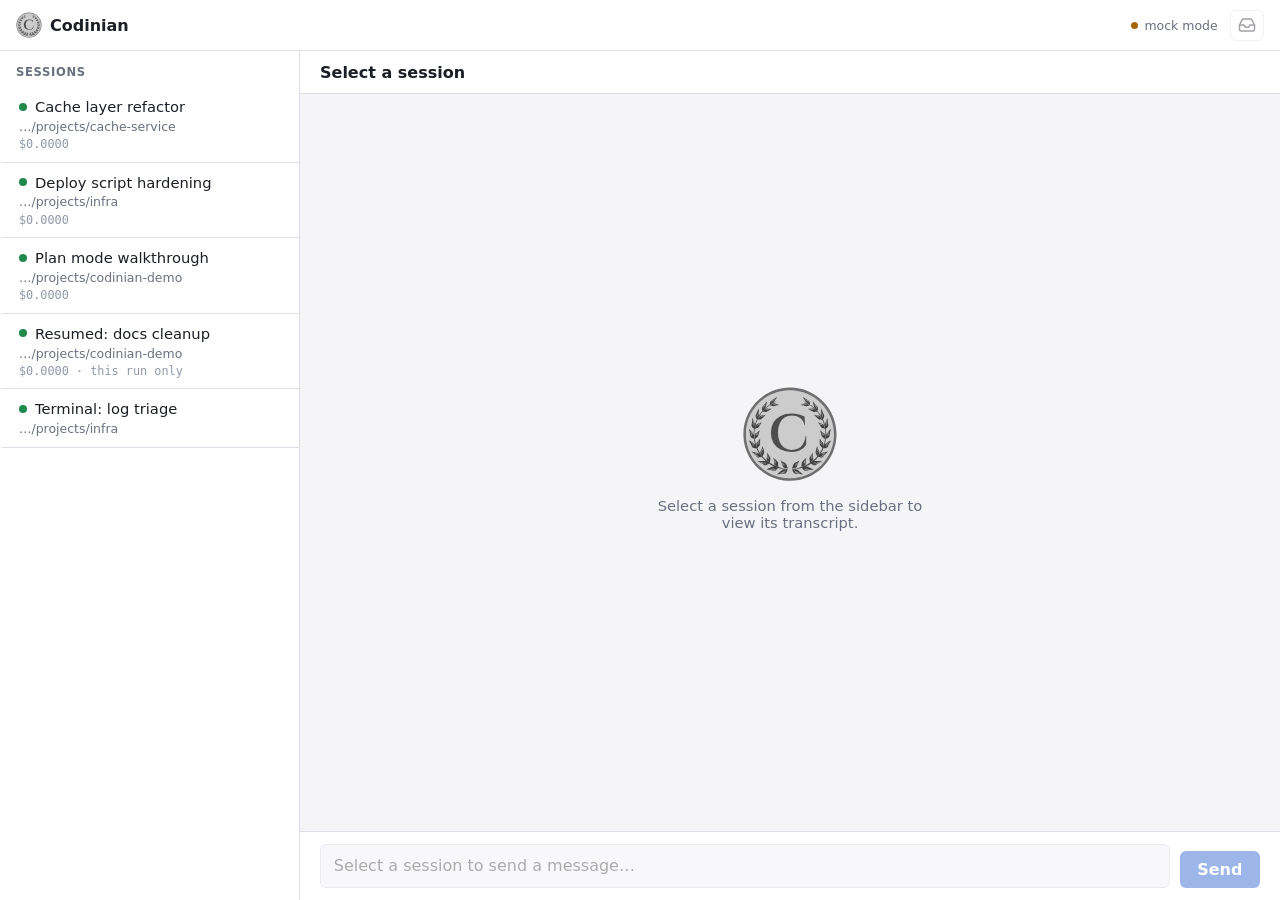
==== commit 4c52b19e: "Shrink the usage footer and mode control on a phone On an iPhone SE in portrait the footer was 167px" ====
--- a/remote/static/index.html
+++ b/remote/static/index.html
@@ -79,7 +79,11 @@
         <div id="plan-usage" class="plan-usage" hidden></div>
         <div id="permission-mode-control" class="permission-mode-control" hidden>
           <label for="permission-mode-select">Mode</label>
-          <select id="permission-mode-select"></select>
+          <!-- Named twice on purpose. The visible label is hidden on a phone,
+               where it costs more width than it earns beside a control whose
+               value already reads "Auto", and a display:none label is dropped
+               from the accessibility tree along with the name it was giving. -->
+          <select id="permission-mode-select" aria-label="Permission mode"></select>
           <span id="permission-mode-error" class="permission-mode-error" hidden></span>
         </div>
       </div>
--- a/remote/static/styles.css
+++ b/remote/static/styles.css
@@ -954,6 +954,17 @@
 }
 .tool-result-image.is-full { max-height: none; cursor: zoom-out; }
 
+/* Stands in for a picture whose bytes are gone -- the session closed, the
+   transcript was deleted. Reads as a note, not as a failed tool call. */
+.tool-result-image-missing {
+  padding: .5rem .6rem;
+  margin-bottom: .4rem;
+  border: 1px dashed var(--border);
+  border-radius: var(--radius-sm);
+  color: var(--text-muted);
+  font-size: .85rem;
+}
+
 .tool-result-toggle {
   background: none;
   border: 1px solid var(--border);
@@ -998,6 +1009,21 @@
   padding: .05rem .3rem;
 }
 .md-code-block { margin: 0; }
+.md-table-wrap { overflow-x: auto; }
+.md-table { border-collapse: collapse; font-size: .92em; }
+.md-table th, .md-table td {
+  border: 1px solid var(--border);
+  padding: .3rem .6rem;
+  text-align: left;
+  vertical-align: top;
+  /* .md-body breaks anywhere to keep long paths inside a bubble. In a narrow
+     column that splits ordinary words, so a cell only breaks a word that has
+     no room on a line of its own. */
+  overflow-wrap: break-word;
+}
+.md-table th { background: var(--surface-2); font-weight: 600; }
+.md-table .md-align-center { text-align: center; }
+.md-table .md-align-right { text-align: right; }
 .approval-card .md-inline-code { background: var(--surface); }
 
 /* ---------- diff (Edit / MultiEdit / Write) ---------- */
@@ -1151,6 +1177,76 @@
 .btn-edit { background: var(--surface); }
 .approval-actions button:hover { filter: brightness(1.05); }
 .approval-actions button:disabled { opacity: .5; cursor: default; }
+
+/* A question from the model (ISSUE-050). Blue rather than the approval card's
+   amber: amber is this app's colour for "something is waiting on your consent",
+   and a question is waiting on your knowledge. Same geometry, so the two read
+   as siblings rather than as unrelated widgets. */
+.question-card {
+  width: 100%;
+  border: 1px solid var(--accent);
+  border-radius: var(--radius);
+  background: var(--surface);
+  overflow: hidden;
+  align-self: stretch;
+}
+.question-card-head {
+  padding: .6rem .8rem .3rem;
+  font-weight: 600;
+  font-size: .88rem;
+  color: var(--accent);
+}
+.question-card-body { padding: 0 .8rem .8rem; }
+.question-block { margin-bottom: .8rem; }
+.question-text {
+  font-size: .88rem;
+  margin-bottom: .45rem;
+  display: flex;
+  align-items: baseline;
+  gap: .45rem;
+  flex-wrap: wrap;
+}
+.question-header-chip {
+  font-size: .68rem;
+  text-transform: uppercase;
+  letter-spacing: .04em;
+  color: var(--accent);
+  border: 1px solid var(--accent);
+  border-radius: 999px;
+  padding: .05rem .45rem;
+  flex-shrink: 0;
+}
+.question-options { display: flex; flex-direction: column; gap: .35rem; }
+.question-option {
+  display: flex;
+  flex-direction: column;
+  gap: .15rem;
+  text-align: left;
+  width: 100%;
+  background: var(--surface-2);
+  border: 1px solid var(--border);
+  border-radius: var(--radius-sm);
+  padding: .45rem .6rem;
+  color: var(--text);
+}
+.question-option:hover { border-color: var(--accent); }
+.question-option.is-chosen {
+  border-color: var(--accent);
+  background: var(--bubble-user);
+  color: var(--bubble-user-fg);
+}
+.question-option-label { font-weight: 600; font-size: .85rem; }
+.question-option-desc { font-size: .78rem; color: var(--text-muted); }
+.question-option.is-chosen .question-option-desc { color: inherit; opacity: .85; }
+.question-freeform {
+  margin-top: .5rem;
+  width: 100%;
+  background: var(--surface-2);
+  border: 1px solid var(--border);
+  border-radius: var(--radius-sm);
+  padding: .4rem .6rem;
+  font-size: .82rem;
+}
 
 .approval-reason {
   margin-top: .5rem;
@@ -1582,7 +1678,19 @@
   display: none;
 }
 
-@media (max-width: 820px) {
+/* Narrow, or small enough that the sidebar cannot be spared. A phone in
+   landscape is 844px wide on an iPhone 14 and 915px on a Pixel 7, both over the
+   820px this used to test alone, so rotating to read something long switched
+   the app to the desktop layout on a viewport 390px tall: the sidebar came back
+   and took 300px of the width while the transcript fell from 526px of height to
+   107px. Rotating lost text rather than gaining it.
+
+   The second condition pairs short with narrow-ish rather than testing height
+   alone. A 1280x520 desktop window is short too, and it wants the trimmed
+   chrome below, but at that width there is room for the session list and taking
+   it away would be a worse trade. 1024px clears every phone in landscape and no
+   tablet, which is at least 768px tall in either orientation. */
+@media (max-width: 820px), (max-height: 560px) and (max-width: 1024px) {
   #sidebar-toggle { display: inline-flex; }
 
   #sidebar {
@@ -1609,6 +1717,78 @@
   .bubble-group { max-width: 92%; }
 }
 
+/* Short viewports, which in practice means a phone held sideways. The chrome
+   above and below the transcript is a fixed 114px, which is 29% of a 390px
+   screen, so it is trimmed to buy back lines of text. Keyed on height alone
+   rather than orientation, since a short desktop window has the same problem
+   and the same answer. */
+@media (max-height: 560px) {
+  /* The mark stays: it is the only thing in the bar that says which app this
+     is, and it is already the smallest a wreath can be drawn at (ISSUE-021).
+     The padding around it does not need to. */
+  #topbar { padding: .3rem 1rem; }
+  #pane-header { padding: .35rem 1rem; }
+  #pane-title { font-size: .9rem; }
+  #composer { padding: .4rem 1rem; }
+  #transcript { padding: .5rem 1rem .75rem; gap: .5rem; }
+
+  /* The composer keeps a floor of two lines so it does not collapse to a slot
+     you cannot see what you typed in, but it gives up its ceiling: on a screen
+     this short, a growing message box would push the transcript out entirely. */
+  #composer-input { max-height: 4.5rem; }
+}
+
+/* The usage footer, on any screen too small to give it a quarter of itself.
+   Measured on an iPhone SE in portrait it was 167px, a quarter of the phone,
+   because every figure is a label stacked over its value and the row then wraps
+   three deep. Inline pairs say the same thing in a third of the height.
+
+   The mode control is the other half of it: a select sizes to its widest
+   option, and "Default (ask each time)" made a control reading "Auto" 212px
+   wide, half the width of a 412px screen. Capped, and its visible label
+   dropped, since the value already says what it is. */
+@media (max-width: 820px), (max-height: 560px) {
+  /* One wrapping row of pairs, not three boxes that each wrap privately.
+     `display: contents` drops the totals and plan wrappers out of the layout so
+     every figure becomes a direct child of the footer and they all pack against
+     each other. As three boxes this cost either a collision or a wasted row:
+     the boxes cannot shrink below their widest pair, so at 390px "SESSION
+     within limit" ran under the select, and letting the footer wrap instead
+     pushed the select onto a row of its own. The `[hidden]` rules still win,
+     being the more specific selector, so an empty group still disappears. */
+  .session-footer { padding: .35rem .9rem; gap: .25rem .8rem; flex-wrap: wrap; }
+  .session-totals, .plan-usage,
+  .session-totals-row, .plan-usage-row { display: contents; }
+  .permission-mode-control { margin-left: auto; flex-shrink: 0; }
+  .session-totals-row, .plan-usage-row { gap: .3rem .8rem; }
+  .total-stat, .plan-window {
+    flex-direction: row;
+    align-items: baseline;
+    gap: .3rem;
+  }
+  .total-stat-label, .plan-window-label { font-size: .62rem; white-space: nowrap; }
+  /* "within limit" broke across two lines and took the whole row with it. A
+     figure and its label are one thing; the row wraps between pairs instead. */
+  .total-stat-value, .plan-window-value { font-size: .78rem; white-space: nowrap; }
+  .total-stat, .plan-window { white-space: nowrap; }
+  /* The divider earned its keep separating a column from a column. Between two
+     inline pairs on a wrapping row it just lands in odd places. */
+  .plan-window.is-age { border-left: none; padding-left: 0; }
+  /* Kept, unlike the reset time: this one says whether to believe the number
+     beside it, which is the whole reason it is on the row and not in a
+     tooltip. */
+  .plan-window-age { font-size: .74rem; }
+  .plan-window-reset { display: none; }
+
+  .permission-mode-control { gap: .3rem; }
+  .permission-mode-control label { display: none; }
+  #permission-mode-select {
+    max-width: 7.5rem;
+    text-overflow: ellipsis;
+    padding-right: 1.4rem;
+  }
+}
+
 .approval-resolved-line .decided-by {
   color: var(--text-muted);
 }
